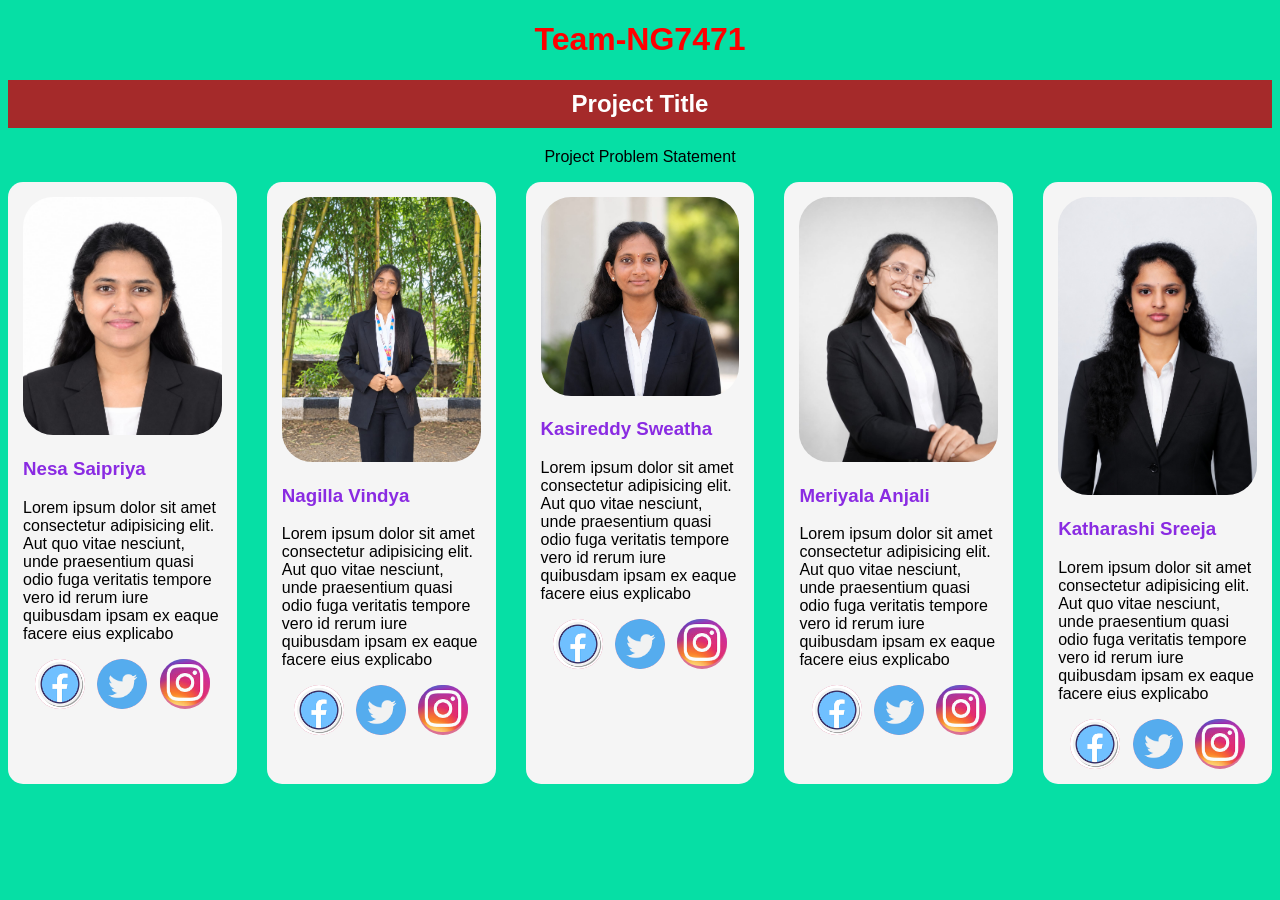
==== index.html @ bf3ca2fa "my project" ====
<!DOCTYPE html>
<html lang="en">
<head>
    <meta charset="UTF-8">
    <meta name="viewport" content="width=device-width, initial-scale=1.0">
    <title>Team-NG7471</title>
    <link rel="stylesheet" href="index.css">
</head>
<body>
    <div class="title">

        <h1>Team-NG7471</h1>
        <h2>Project Title</h2>
        <p>Project Problem Statement</p>
   </div>
   <div class="container">
    <div class="card">
        <img src="img1.jpeg" alt="">
        <div class="content">
            <h3>Nesa Saipriya</h3>
            <p>Lorem ipsum dolor sit amet consectetur adipisicing elit. Aut quo vitae nesciunt, unde praesentium quasi odio fuga veritatis tempore vero id rerum iure quibusdam ipsam ex eaque facere eius explicabo </p>
            <div class="social-icon">
                <div class="icon">
                    <img src="iconf.png" alt="">
                </div>
                <div class="icon">
                    <img src="icont.png" alt="">
                </div>
                <div class="icon">
                    <img src="iconi.jpeg" alt="">
                </div>
            </div>
        </div>
    </div>
    <div class="card">
        <img src="img2.jpeg" alt="">
        <div class="content">
            <h3>Nagilla Vindya</h3>
            <p>Lorem ipsum dolor sit amet consectetur adipisicing elit. Aut quo vitae nesciunt, unde praesentium quasi odio fuga veritatis tempore vero id rerum iure quibusdam ipsam ex eaque facere eius explicabo </p>
            <div class="social-icon">
                <div class="icon">
                    <img src="iconf.png" alt="">
                </div>
                <div class="icon">
                    <img src="icont.png" alt="">
                </div>
                <div class="icon">
                    <img src="iconi.jpeg" alt="">
                </div>
            </div>
        </div>
    </div>
    <div class="card">
        <img src="img3.jpeg" alt="">
        <div class="content">
            <h3>Kasireddy Sweatha</h3>
            <p>Lorem ipsum dolor sit amet consectetur adipisicing elit. Aut quo vitae nesciunt, unde praesentium quasi odio fuga veritatis tempore vero id rerum iure quibusdam ipsam ex eaque facere eius explicabo </p>
            <div class="social-icon">
                <div class="icon">
                    <img src="iconf.png" alt="">
                </div>
                <div class="icon">
                    <img src="icont.png" alt="">
                </div>
                <div class="icon">
                    <img src="iconi.jpeg" alt="">
                </div>
            </div>
        </div>
    </div>
    <div class="card">
        <img src="img4.jpeg" alt="">
        <div class="content">
            <h3>Meriyala Anjali</h3>
            <p>Lorem ipsum dolor sit amet consectetur adipisicing elit. Aut quo vitae nesciunt, unde praesentium quasi odio fuga veritatis tempore vero id rerum iure quibusdam ipsam ex eaque facere eius explicabo </p>
            <div class="social-icon">
                <div class="icon">
                    <img src="iconf.png" alt="">
                </div>
                <div class="icon">
                    <img src="icont.png" alt="">
                </div>
                <div class="icon">
                    <img src="iconi.jpeg" alt="">
                </div>
            </div>
        </div>
    </div>
    <div class="card">
        <img src="img5.jpeg" alt="">
        <div class="content">
            <h3>Katharashi Sreeja</h3>
            <p>Lorem ipsum dolor sit amet consectetur adipisicing elit. Aut quo vitae nesciunt, unde praesentium quasi odio fuga veritatis tempore vero id rerum iure quibusdam ipsam ex eaque facere eius explicabo </p>
            <div class="social-icon">
                <div class="icon">
                    <img src="iconf.png" alt="">
                </div>
                <div class="icon">
                    <img src="icont.png" alt="">
                </div>
                <div class="icon">
                    <img src="iconi.jpeg" alt="">
                </div>
            </div>
        </div>
    </div>
   </div>

    
</body>
</html>
---- index.css ----
body{
    background-color: rgb(6, 223, 165);
}
*{
    font-family: Verdana, Geneva, Tahoma, sans-serif;
}
.title{
    text-align: center;
}
h1{
    color: red;
}
h2{
    color: white;
    background-color: brown;
    padding: 10px;
}
p{
    color: black;
}
.card{
    width: 260px;
    background-color:whitesmoke;
    padding: 15px;
    border-radius: 15px;
    transition: transform .5s, border-shadow .5s;
}
img{
    width: 100%;
    border-radius: 30px;
    border-radius: 30px;
    overflow: hidden;
}
.content h3{
    color: blueviolet;
}
.social-icon{
    display: flex;
    justify-content: space-evenly;
}
.icon{
    height: 50px;
    width: 50px;
    background-color: palevioletred;
    font-size: 2em;
    text-align: center;
    border-radius: 50%;
    transition: transform .4s;
}
.icon:hover{
    transform: scale(1.2);
    box-shadow: 0 0 15px grey;
}
.card:hover{
    transform:  scale(1.1);
    box-shadow: 0 0 15px grey;
}
.container{
    display: flex;
    gap: 30px;
    justify-content: space-evenly;
}
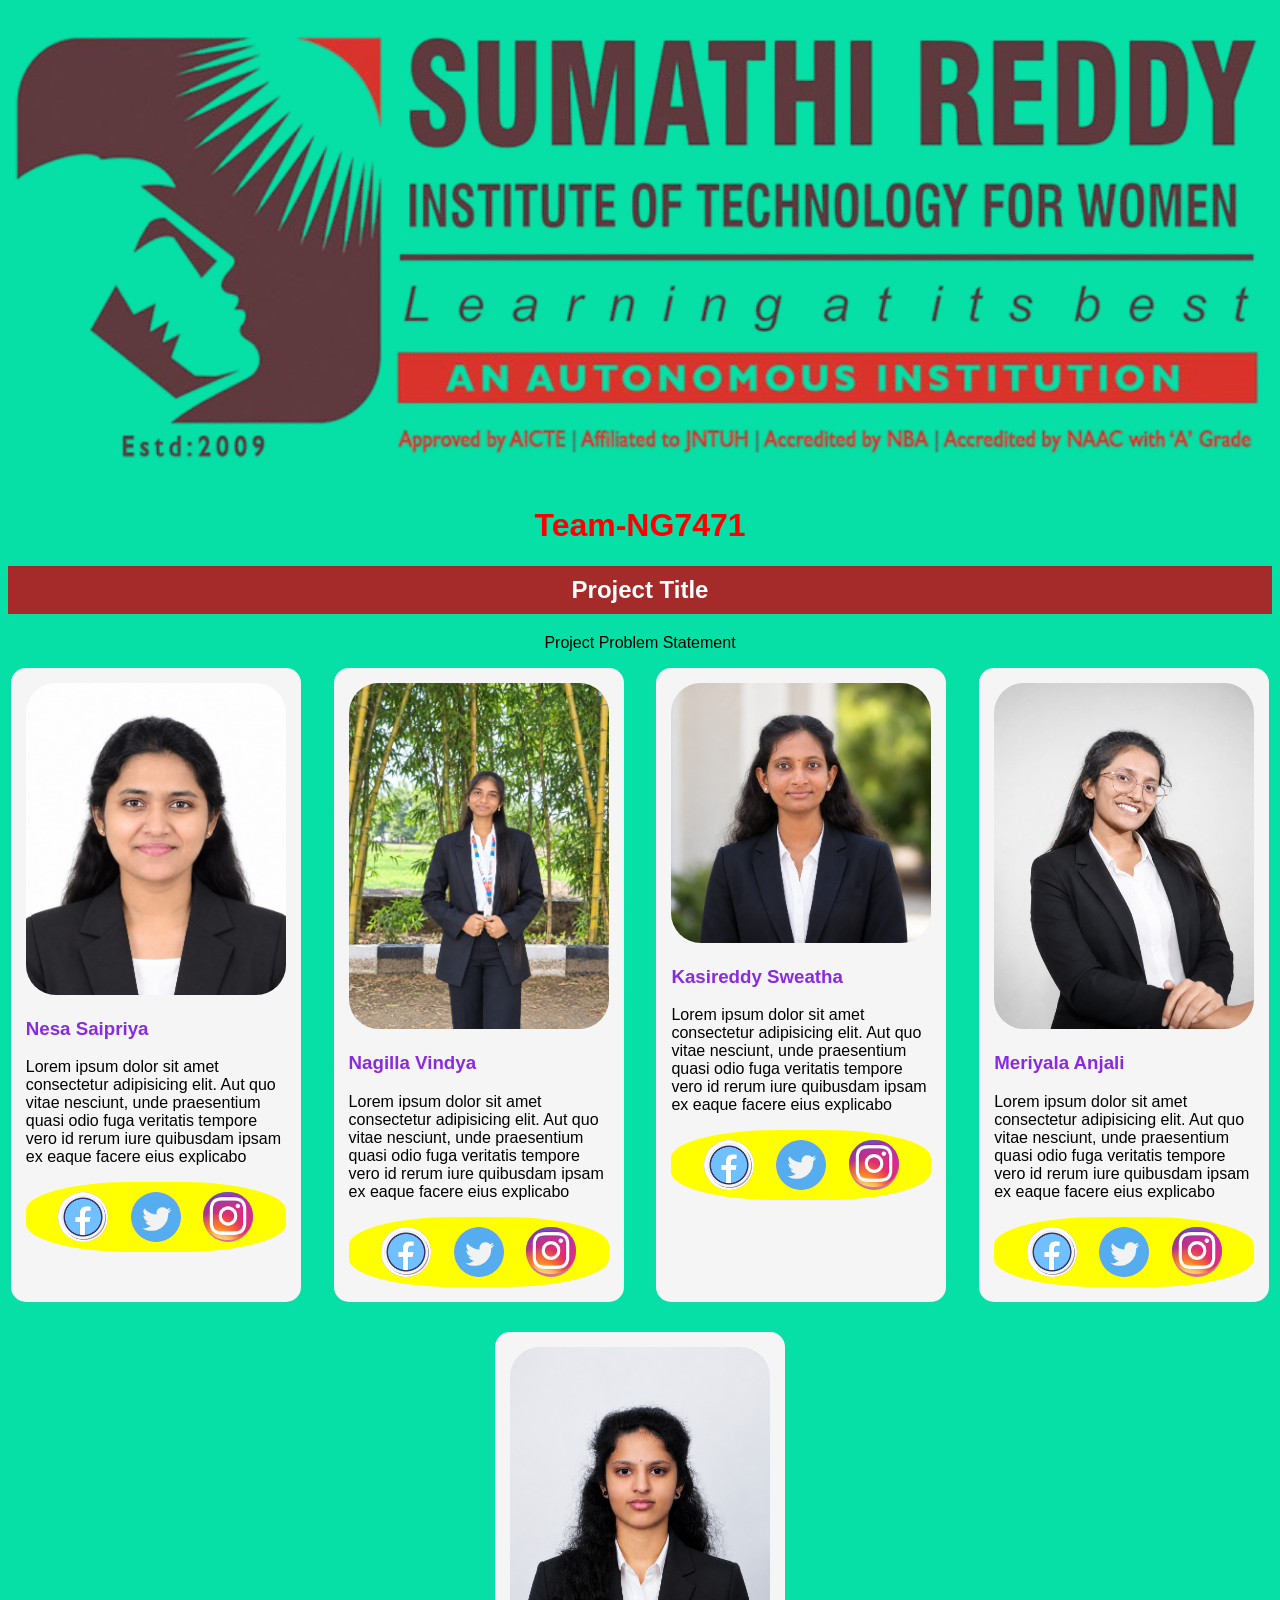
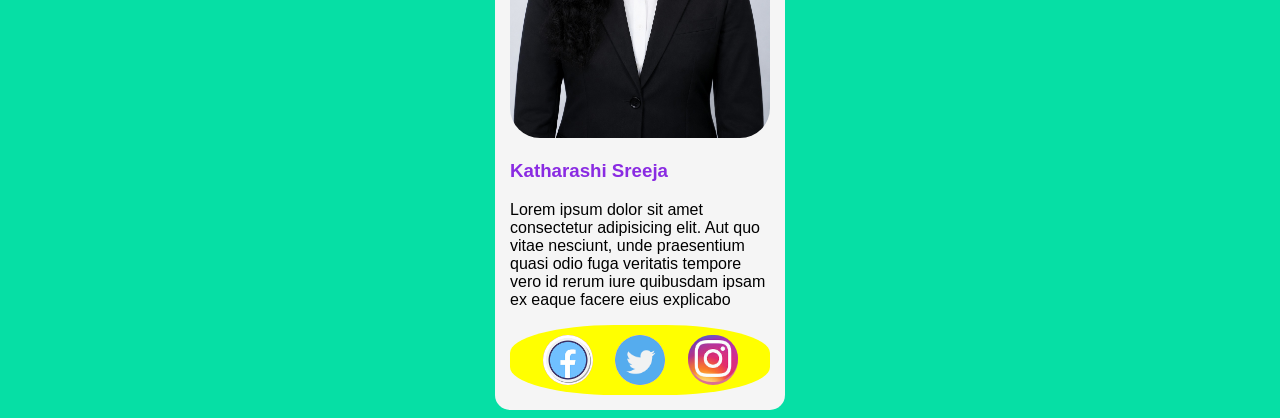
==== commit 1cb93cd1: "changed in container of flext wrap" ====
--- a/index.html
+++ b/index.html
@@ -7,8 +7,8 @@
     <link rel="stylesheet" href="index.css">
 </head>
 <body>
+    <img src="clglogo.png" alt="">
     <div class="title">
-
         <h1>Team-NG7471</h1>
         <h2>Project Title</h2>
         <p>Project Problem Statement</p>
--- a/index.css
+++ b/index.css
@@ -28,7 +28,6 @@
 img{
     width: 100%;
     border-radius: 30px;
-    border-radius: 30px;
     overflow: hidden;
 }
 .content h3{
@@ -37,6 +36,9 @@
 .social-icon{
     display: flex;
     justify-content: space-evenly;
+    background-color: yellow;
+    padding: 10px;
+    border-radius: 40%;
 }
 .icon{
     height: 50px;
@@ -58,5 +60,6 @@
 .container{
     display: flex;
     gap: 30px;
+    flex-wrap: wrap;
     justify-content: space-evenly;
 }
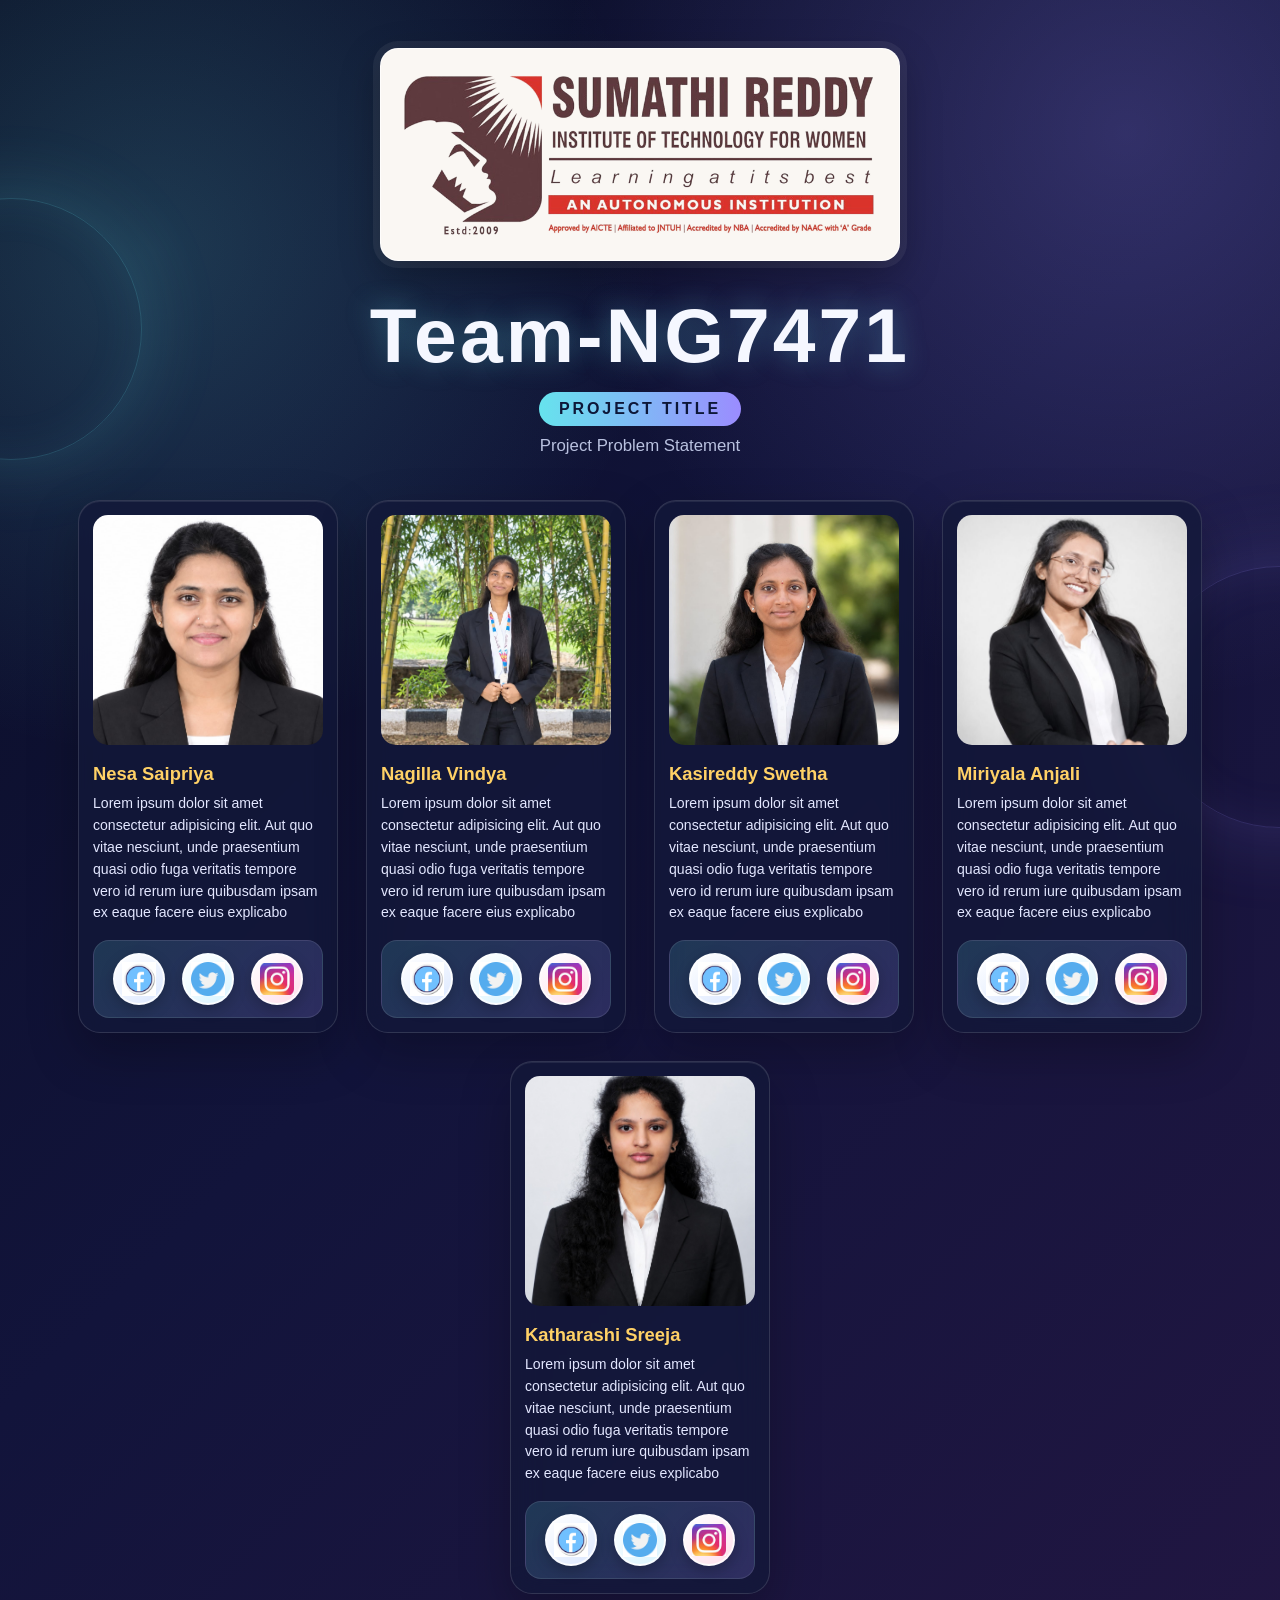
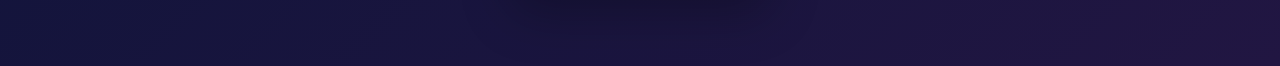
==== commit a2193562: "college website" ====
--- a/index.html
+++ b/index.html
@@ -53,7 +53,7 @@
     <div class="card">
         <img src="img3.jpeg" alt="">
         <div class="content">
-            <h3>Kasireddy Sweatha</h3>
+            <h3>Kasireddy Swetha</h3>
             <p>Lorem ipsum dolor sit amet consectetur adipisicing elit. Aut quo vitae nesciunt, unde praesentium quasi odio fuga veritatis tempore vero id rerum iure quibusdam ipsam ex eaque facere eius explicabo </p>
             <div class="social-icon">
                 <div class="icon">
@@ -71,7 +71,7 @@
     <div class="card">
         <img src="img4.jpeg" alt="">
         <div class="content">
-            <h3>Meriyala Anjali</h3>
+            <h3>Miriyala Anjali</h3>
             <p>Lorem ipsum dolor sit amet consectetur adipisicing elit. Aut quo vitae nesciunt, unde praesentium quasi odio fuga veritatis tempore vero id rerum iure quibusdam ipsam ex eaque facere eius explicabo </p>
             <div class="social-icon">
                 <div class="icon">
--- a/index.css
+++ b/index.css
@@ -1,65 +1,262 @@
-body{
-    background-color: rgb(6, 223, 165);
-}
-*{
-    font-family: Verdana, Geneva, Tahoma, sans-serif;
-}
-.title{
+:root {
+    --ink: #f5f7ff;
+    --muted: #b9c1df;
+    --violet: #9b8cff;
+    --cyan: #66e3ed;
+    --panel: rgba(19, 24, 57, 0.76);
+}
+
+* {
+    box-sizing: border-box;
+    font-family: "Trebuchet MS", "Segoe UI", sans-serif;
+}
+
+body {
+    min-height: 100vh;
+    margin: 0;
+    padding: 48px 24px 72px;
+    color: var(--ink);
+    background: #090d24;
+    background-image:
+        radial-gradient(circle at 12% 15%, rgba(102, 227, 237, 0.2), transparent 28%),
+        radial-gradient(circle at 88% 8%, rgba(155, 140, 255, 0.24), transparent 30%),
+        linear-gradient(135deg, #090d24 0%, #12143b 48%, #211642 100%);
+    overflow-x: hidden;
+    position: relative;
+}
+
+body::before,
+body::after {
+    content: "";
+    position: fixed;
+    z-index: -1;
+    width: 260px;
+    height: 260px;
+    border: 1px solid rgba(102, 227, 237, 0.2);
+    border-radius: 50%;
+    animation: drift 12s ease-in-out infinite alternate;
+}
+
+body::before {
+    top: 22%;
+    left: -120px;
+    box-shadow: 0 0 80px rgba(102, 227, 237, 0.18), inset 0 0 50px rgba(102, 227, 237, 0.08);
+}
+
+body::after {
+    right: -130px;
+    bottom: 8%;
+    border-color: rgba(155, 140, 255, 0.2);
+    box-shadow: 0 0 90px rgba(155, 140, 255, 0.2), inset 0 0 50px rgba(155, 140, 255, 0.08);
+    animation-delay: -5s;
+}
+
+body > img {
+    display: block;
+    width: min(520px, 92vw);
+    height: auto;
+    margin: 0 auto 30px;
+    padding: 16px 20px;
+    background: rgba(255, 252, 247, 0.98);
+    border: 1px solid rgba(255, 255, 255, 0.8);
+    border-radius: 18px;
+    box-shadow: 0 0 0 7px rgba(255, 255, 255, 0.06), 0 14px 40px rgba(0, 0, 0, 0.3);
+    animation: logo-arrival 1s ease both;
+}
+
+.title {
+    max-width: 760px;
+    margin: 0 auto 44px;
     text-align: center;
-}
-h1{
-    color: red;
-}
-h2{
-    color: white;
-    background-color: brown;
-    padding: 10px;
-}
-p{
-    color: black;
-}
-.card{
-    width: 260px;
-    background-color:whitesmoke;
-    padding: 15px;
+    animation: title-arrival 0.9s 0.15s ease both;
+}
+
+h1 {
+    margin: 0;
+    color: var(--ink);
+    font-size: clamp(2.25rem, 7vw, 4.8rem);
+    letter-spacing: 0.04em;
+    text-shadow: 0 0 28px rgba(102, 227, 237, 0.35);
+}
+
+h2 {
+    display: inline-block;
+    margin: 12px 0 10px;
+    padding: 8px 20px;
+    color: #0d1738;
+    font-size: 1rem;
+    letter-spacing: 0.18em;
+    text-transform: uppercase;
+    background: linear-gradient(90deg, var(--cyan), var(--violet));
+    border-radius: 999px;
+}
+
+.title p {
+    margin: 0;
+    color: var(--muted);
+    font-size: 1.05rem;
+}
+
+.container {
+    display: flex;
+    max-width: 1420px;
+    margin: 0 auto;
+    gap: 28px;
+    flex-wrap: wrap;
+    justify-content: center;
+}
+
+.card {
+    width: min(260px, 100%);
+    padding: 14px;
+    color: var(--ink);
+    background: var(--panel);
+    border: 1px solid rgba(255, 255, 255, 0.13);
+    border-radius: 22px;
+    box-shadow: 0 20px 50px rgba(0, 0, 0, 0.25), inset 0 1px rgba(255, 255, 255, 0.08);
+    backdrop-filter: blur(16px);
+    transition: transform 0.45s ease, border-color 0.45s ease, box-shadow 0.45s ease;
+    animation: card-arrival 0.75s ease both;
+}
+
+.card:nth-child(2) { animation-delay: 0.1s; }
+.card:nth-child(3) { animation-delay: 0.2s; }
+.card:nth-child(4) { animation-delay: 0.3s; }
+.card:nth-child(5) { animation-delay: 0.4s; }
+
+.card:hover {
+    transform: translateY(-12px) rotate(1deg);
+    border-color: rgba(102, 227, 237, 0.7);
+    box-shadow: 0 28px 60px rgba(0, 0, 0, 0.38), 0 0 28px rgba(102, 227, 237, 0.18);
+}
+
+.card > img {
+    display: block;
+    width: 100%;
+    aspect-ratio: 1 / 1;
+    object-fit: cover;
     border-radius: 15px;
-    transition: transform .5s, border-shadow .5s;
-}
-img{
-    width: 100%;
-    border-radius: 30px;
-    overflow: hidden;
-}
-.content h3{
-    color: blueviolet;
-}
-.social-icon{
+    filter: saturate(0.9);
+    transition: transform 0.5s ease, filter 0.5s ease;
+}
+
+.card:hover > img {
+    transform: scale(1.035);
+    filter: saturate(1.15);
+}
+
+.content h3 {
+    margin: 18px 0 8px;
+    color: #ffd166;
+    font-size: 1.15rem;
+}
+
+.content p {
+    min-height: 106px;
+    margin: 0 0 16px;
+    color: #e3e7ff;
+    font-size: 0.88rem;
+    line-height: 1.55;
+    transform: translateY(0);
+    transition: color 0.4s ease, transform 0.4s ease;
+}
+
+.card:hover .content p {
+    color: #ffffff;
+    transform: translateY(-4px);
+}
+
+.content p:hover,
+.content p:active {
+    color: #ffffff;
+    transform: translateY(-4px) scale(1.015);
+}
+
+.social-icon {
     display: flex;
     justify-content: space-evenly;
-    background-color: yellow;
-    padding: 10px;
-    border-radius: 40%;
-}
-.icon{
-    height: 50px;
-    width: 50px;
-    background-color: palevioletred;
-    font-size: 2em;
-    text-align: center;
+    gap: 8px;
+    padding: 12px 10px;
+    background: linear-gradient(135deg, rgba(102, 227, 237, 0.16), rgba(155, 140, 255, 0.2));
+    border: 1px solid rgba(255, 255, 255, 0.1);
+    border-radius: 16px;
+}
+
+.icon {
+    display: grid;
+    width: 52px;
+    height: 52px;
+    place-items: center;
+    background: linear-gradient(145deg, #ffffff, #dce8ff);
+    border: 2px solid rgba(255, 255, 255, 0.75);
     border-radius: 50%;
-    transition: transform .4s;
-}
-.icon:hover{
-    transform: scale(1.2);
-    box-shadow: 0 0 15px grey;
-}
-.card:hover{
-    transform:  scale(1.1);
-    box-shadow: 0 0 15px grey;
-}
-.container{
-    display: flex;
-    gap: 30px;
-    flex-wrap: wrap;
-    justify-content: space-evenly;
+    box-shadow: 0 5px 14px rgba(0, 0, 0, 0.22);
+    transition: transform 0.35s ease, background 0.35s ease, box-shadow 0.35s ease;
+}
+
+.icon:nth-child(2) {
+    background: linear-gradient(145deg, #ffffff, #d9f4ff);
+}
+
+.icon:nth-child(3) {
+    background: linear-gradient(145deg, #ffffff, #ffe0ed);
+}
+
+.icon img {
+    width: 34px;
+    height: 34px;
+    object-fit: contain;
+    border-radius: 0;
+}
+
+.icon:hover {
+    transform: translateY(-7px) scale(1.12) rotate(5deg);
+    background: #ffffff;
+    box-shadow: 0 10px 24px rgba(102, 227, 237, 0.42);
+}
+
+.icon:nth-child(1):hover {
+    box-shadow: 0 10px 24px rgba(24, 119, 242, 0.55);
+}
+
+.icon:nth-child(2):hover {
+    box-shadow: 0 10px 24px rgba(29, 161, 242, 0.55);
+}
+
+.icon:nth-child(3):hover {
+    box-shadow: 0 10px 24px rgba(225, 48, 108, 0.55);
+}
+
+@keyframes card-arrival {
+    from { opacity: 0; transform: translateY(32px); }
+    to { opacity: 1; transform: translateY(0); }
+}
+
+@keyframes title-arrival {
+    from { opacity: 0; transform: translateY(-18px); }
+    to { opacity: 1; transform: translateY(0); }
+}
+
+@keyframes logo-arrival {
+    from { opacity: 0; transform: scale(0.7) rotate(-8deg); }
+    to { opacity: 1; transform: scale(1) rotate(0); }
+}
+
+@keyframes drift {
+    from { transform: translate(0, -16px) scale(0.95); }
+    to { transform: translate(35px, 28px) scale(1.08); }
+}
+
+@media (prefers-reduced-motion: reduce) {
+    *, *::before, *::after {
+        animation-duration: 0.01ms !important;
+        animation-iteration-count: 1 !important;
+        transition-duration: 0.01ms !important;
+    }
+}
+
+@media (max-width: 620px) {
+    body { padding: 30px 16px 48px; }
+    .title { margin-bottom: 30px; }
+    .card { width: min(330px, 100%); }
 }
